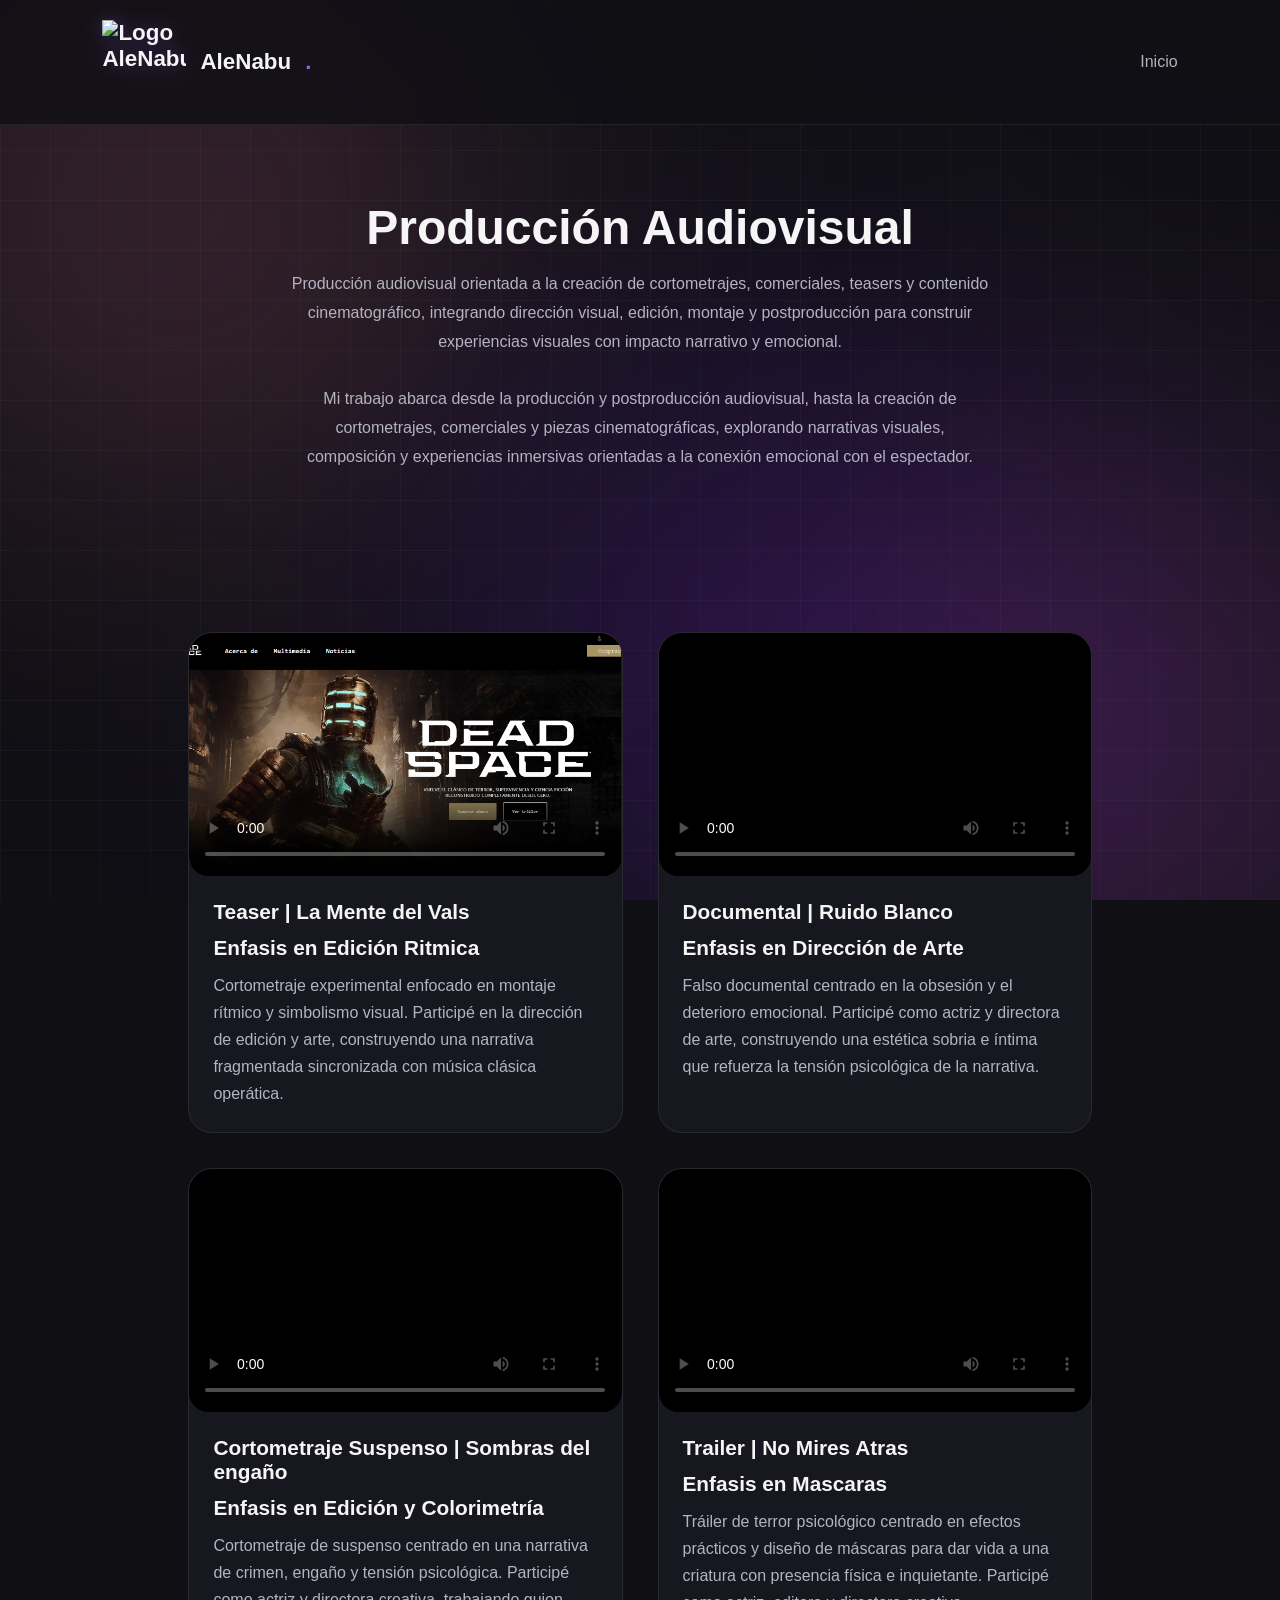
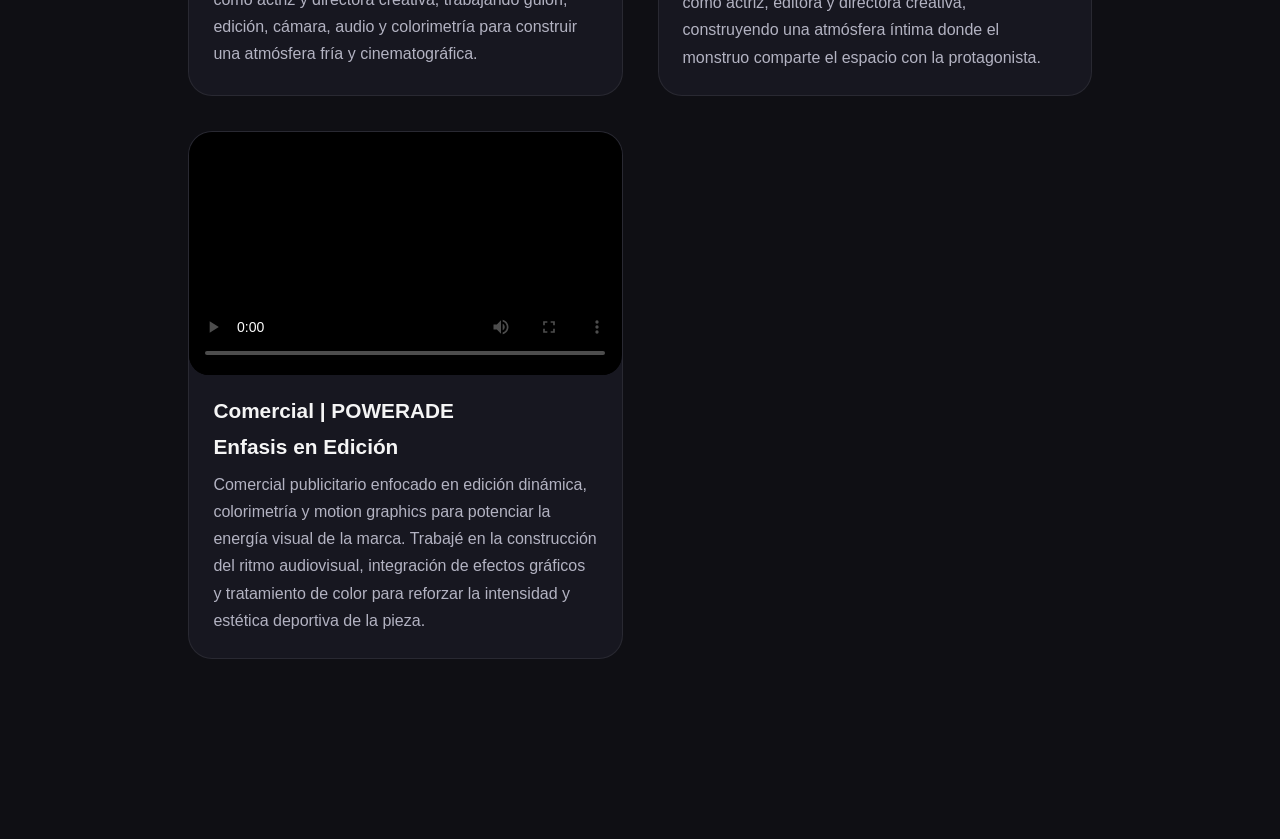
==== paginas/audiovisual.html @ 8881afe5 "Portafolio multimedia" ====
<!DOCTYPE html>
<html lang="es">

<head>
    <meta charset="UTF-8">
    <meta name="viewport" content="width=device-width, initial-scale=1.0">

    <title>Producción Audiovisual | Ale</title>

    <link rel="icon" type="image/png" href="/assets/Img/Logo.png">

    <link rel="stylesheet" href="../style.css">
    <link rel="stylesheet" href="../css/audiovisual.css">
</head>

<body>

    <nav>
        <div class="logo">
            <img src="../assets/img/logo.png" alt="Logo AleNabu">
            <span>AleNabu</span><span>.</span>
        </div>

        <ul>
            <li><a href="../index.html">Inicio</a></li>
        </ul>
    </nav>

    <section class="video-page">

        <div class="page-title">
            <h1>Producción Audiovisual</h1>
            <p>
                Producción audiovisual orientada a la creación de cortometrajes, comerciales, teasers y contenido
                cinematográfico, integrando dirección visual, edición, montaje y postproducción para construir
                experiencias visuales con impacto narrativo y emocional.
                <br><br>
                Mi trabajo abarca desde la producción y postproducción audiovisual, hasta la creación de cortometrajes,
                comerciales y piezas cinematográficas, explorando narrativas visuales, composición y experiencias
                inmersivas orientadas a la conexión emocional con el espectador.
            </p>
        </div>


        <section class="video-gallery">

            <!-- VIDEO 1 -->
            <div class="video-card">

                <video controls poster="../assets/Img/DsProject.png">
                    <source src="../assets/Videos/La mente del Vals.mp4" type="video/mp4">
                </video>

                <div class="video-info">
                    <h3>Teaser | La Mente del Vals</h3>
                    <h3>Enfasis en Edición Ritmica</h3>

                    <p>
                        Cortometraje experimental enfocado en montaje rítmico y simbolismo visual. Participé en la
                        dirección de edición y arte, construyendo una narrativa fragmentada sincronizada con música
                        clásica operática.
                    </p>
                </div>

            </div>


            <!-- VIDEO 2 -->
            <div class="video-card">

                <video controls poster="../assets/img/thumb2.jpg">
                    <source src="../assets/Videos/RuidoBlanco.mp4" type="video/mp4">
                </video>

                <div class="video-info">
                    <h3>Documental | Ruido Blanco</h3>
                    <h3>Enfasis en Dirección de Arte</h3>

                    <p>
                        Falso documental centrado en la obsesión y el deterioro emocional. Participé como actriz y
                        directora de arte, construyendo una estética sobria e íntima que refuerza la tensión psicológica
                        de la narrativa.
                    </p>
                </div>

            </div>


            <!-- VIDEO 3 -->
            <div class="video-card">

                <video controls poster="../assets/img/thumb3.jpg">
                    <source src="../assets/Videos/CortoSuspenso.mp4" type="video/mp4">
                </video>

                <div class="video-info">
                    <h3>Cortometraje Suspenso | Sombras del engaño</h3>
                    <h3>Enfasis en Edición y Colorimetría</h3>

                    <p>
                        Cortometraje de suspenso centrado en una narrativa de crimen, engaño y tensión psicológica.
                        Participé como actriz y directora creativa, trabajando guion, edición, cámara, audio y
                        colorimetría para construir una atmósfera fría y cinematográfica.
                    </p>
                </div>

            </div>

            <!-- VIDEO 4 -->
            <div class="video-card">

                <video controls poster="../assets/img/thumb1.jpg">
                    <source src="../assets/Videos/Trailer-No-Mires-Atras.mp4" type="video/mp4">
                </video>

                <div class="video-info">
                    <h3>Trailer | No Mires Atras </h3>
                    <h3>Enfasis en Mascaras</h3>

                    <p>
                        Tráiler de terror psicológico centrado en efectos prácticos y diseño de máscaras para dar vida a
                        una criatura con presencia física e inquietante. Participé como actriz, editora y directora
                        creativa,
                        construyendo una atmósfera íntima donde el monstruo comparte el espacio con la protagonista.
                    </p>
                </div>

            </div>

            <!-- VIDEO 5 -->
            <div class="video-card">

                <video controls poster="../assets/img/thumb1.jpg">
                    <source src="../assets/Videos/Comercial_VF.mp4" type="video/mp4">
                </video>

                <div class="video-info">
                    <h3>Comercial | POWERADE </h3>
                    <h3>Enfasis en Edición</h3>

                    <p>
                        Comercial publicitario enfocado en edición dinámica, colorimetría y motion graphics para
                        potenciar la energía visual de la marca. Trabajé en la construcción del ritmo audiovisual,
                        integración de efectos gráficos y tratamiento de color para reforzar la intensidad y estética
                        deportiva de la pieza.
                    </p>
                </div>

            </div>

        </section>

    </section>

</body>

<div class="background-lights">

  <div class="light l1"></div>
  <div class="light l2"></div>
  <div class="light l3"></div>

</div>

</html>
---- style.css ----
* {
  margin: 0;
  padding: 0;
  box-sizing: border-box;
}

:root {
  --bg: #0f0f14;
  --card: #171720;
  --accent: #8b5cf6;
  --accent-light: #a78bfa;
  --text: #f5f5f5;
  --gray: #b3b3c2;
  --border: rgba(255,255,255,0.08);
  
}

body {
  font-family: 'Poppins', sans-serif;
  background: var(--bg);
  color: var(--text);
  overflow-x: hidden;
  position: relative;

  
}

html {
  scroll-behavior: smooth;
  scroll-padding-top: 120px;
}

nav {
  width: 100%;
  position: fixed;
  top: 0;
  left: 0;
  display: flex;
  justify-content: space-between;
  align-items: center;
  padding: 20px 8%;
  background: rgba(15,15,20,0.8);
  backdrop-filter: blur(10px);
  z-index: 999;
  border-bottom: 1px solid var(--border);
}

.logo {
  font-size: 1.4rem;
  font-weight: 700;
}

.logo span {
  color: var(--accent);
}

nav ul {
  display: flex;
  list-style: none;
  gap: 24px;
}

nav a {
  text-decoration: none;
  color: var(--gray);
  transition: 0.3s;
}

nav a:hover {
  color: white;
}

.hero {
  min-height: 100vh;
  display: flex;
  align-items: center;
  justify-content: center;
  padding: 120px 8% 60px;
  gap: 60px;
  flex-wrap: wrap;
}

.hero-text {
  flex: 1;
  min-width: 300px;
}

.hero-text h1 {
  font-size: clamp(2.5rem, 5vw, 5rem);
  line-height: 1.1;
  margin-bottom: 20px;
}

.hero-text h1 span {
  color: var(--accent);
}

.hero-text p {
  color: var(--gray);
  line-height: 1.8;
  max-width: 600px;
  margin-bottom: 30px;
}

.hero-buttons {
  display: flex;
  gap: 15px;
}

.btn {
  padding: 14px 24px;
  border-radius: 14px;
  text-decoration: none;
  transition: 0.3s;
  font-weight: 500;
}

.btn-primary {
  background: var(--accent);
  color: white;
}

.btn-primary:hover {
  background: var(--accent-light);
  transform: translateY(-3px);
}

.btn-secondary {
  border: 1px solid var(--border);
  color: white;
}

.hero-image {
  flex: 1;
  display: flex;
  justify-content: center;
}

.hero-card {

  width: 380px;
  height: 560px;

  border-radius: 32px;

  overflow: hidden;

  position: relative;

  border: 1px solid var(--border);

  background: #111;

  box-shadow:
    0 0 40px rgba(139,92,246,0.15);
}

/* FOTO */

.hero-photo {

  width: 100%;
  height: 100%;

  object-fit: cover;

  /* mueve el enfoque */
  object-position: center top;

  display: block;

  transition: transform 0.5s ease;
}

/* zoom suave */

.hero-card:hover .hero-photo {
  transform: scale(1.03);
}

/* overlay cinematográfico */

.hero-card::after {

  content: "";

  position: absolute;
  inset: 0;

  background:
    linear-gradient(
      to top,
      rgba(0,0,0,0.35),
      transparent 40%
    );

  pointer-events: none;
}

section {
  padding: 100px 8%;
}

.section-title {
  margin-bottom: 50px;
}

.section-title h2 {
  font-size: 2.5rem;
  margin-bottom: 10px;
}

.section-title p {
  color: var(--gray);
}

.cards {
  display: grid;
  grid-template-columns: repeat(auto-fit, minmax(280px, 1fr));
  gap: 24px;
}

.card {
  background: var(--card);
  border: 1px solid var(--border);
  border-radius: 24px;
  overflow: hidden;
  transition: 0.3s;
}

.card:hover {
  transform: translateY(-8px);
}

.card-image {
  width: 100%;
  height: 220px;
  overflow: hidden;
}

.preview-video {
  width: 100%;
  height: 100%;

  object-fit: cover;
  display: block;
}

.card-content {
  padding: 24px;
}

.card-content p {
  color: var(--gray);
  line-height: 1.7;
  margin: 15px 0;
}

.tags {
  display: flex;
  gap: 10px;
  flex-wrap: wrap;
}

.tag {
  background: rgba(139,92,246,0.15);
  color: var(--accent-light);
  padding: 6px 12px;
  border-radius: 999px;
  font-size: 0.8rem;
}

.about {
  display: grid;
  grid-template-columns: 1fr 1fr;
  gap: 40px;
}

.about-box {
  background: var(--card);
  border: 1px solid var(--border);
  border-radius: 24px;
  padding: 40px;
}

.about-box p {
  color: var(--gray);
  line-height: 1.8;
}

footer {
  padding: 40px;
  text-align: center;
  color: var(--gray);
  border-top: 1px solid var(--border);
}

.fade-up {
  opacity: 0;
  transform: translateY(40px);
  transition: all 0.8s ease;
}

.fade-up.show {
  opacity: 1;
  transform: translateY(0);
}

@media (max-width: 900px) {
  nav ul {
    display: none;
  }

  .about {
    grid-template-columns: 1fr;
  }

  .hero {
    text-align: center;
  }

  .hero-buttons {
    justify-content: center;
  }
}

.video-gallery {
  display: grid;
  grid-template-columns: repeat(auto-fit, minmax(350px, 1fr));
  gap: 30px;
}

.video-card video {
  width: 100%;
  border-radius: 20px;
}

.card {
  text-decoration: none;
  color: white;
}

.card:hover {
  transform: translateY(-8px);
}

/* ========================= */
/* GRID FUTURISTA */
/* ========================= */

body::before {

  content: "";

  position: fixed;
  inset: 0;

  background-image:
    linear-gradient(rgba(255,255,255,0.03) 1px, transparent 1px),
    linear-gradient(90deg, rgba(255,255,255,0.03) 1px, transparent 1px);

  background-size: 50px 50px;

  z-index: -2;

  animation: moveGrid 20s linear infinite;
}

/* ========================= */
/* CINEMATIC LIGHTS */
/* ========================= */

.background-lights {

  position: fixed;
  inset: 0;

  overflow: hidden;

  z-index: -1;

  pointer-events: none;
}

/* LIGHT */

.light {

  position: absolute;

  width: 600px;
  height: 600px;

  border-radius: 50%;

  filter: blur(140px);

  opacity: 0.18;

  mix-blend-mode: screen;

  animation: cinematicFloat 18s ease-in-out infinite;
}

/* LIGHT 1 */

.l1 {

  background: #f4809f;

  top: -10%;
  left: -10%;
}

/* LIGHT 2 */

.l2 {

  background: #e250ff;

  bottom: -15%;
  right: -10%;

  animation-delay: 4s;
}

/* LIGHT 3 */

.l3 {

  background: #7a15ff;

  top: 40%;
  left: 35%;

  animation-delay: 8s;
}



/* MOVIMIENTO */

@keyframes cinematicFloat {

  0% {
    transform: translate(0px, 0px) scale(1);
  }

  25% {
    transform: translate(40px, -20px) scale(1.05);
  }

  50% {
    transform: translate(-30px, 30px) scale(0.95);
  }

  75% {
    transform: translate(20px, -40px) scale(1.02);
  }

  100% {
    transform: translate(0px, 0px) scale(1);
  }
}

.logo {
  display: flex;
  align-items: center;
  gap: 14px;

  font-size: 1.4rem;
  font-weight: 700;
}

/* LOGO MÁS GRANDE */
.logo img {
  width: 84px;
  height: 84px;

  object-fit: contain;

  /* mantiene estilo oscuro elegante */
  filter: drop-shadow(0 0 10px rgba(139,92,246,0.35));
}

/* nombre igual que antes */
.logo span {
  color: var(--text);
}

/* el puntico morado sigue igual */
.logo span:last-child {
  color: var(--accent);
}

.about-box {
  display: flex;
  flex-direction: column;
  gap: 20px;
}

/* imagen dentro del box */
.about-img {
  width: 100%;
  height: 620px;

  object-fit: contain;
  border-radius: 20px;

  filter: grayscale(10%);
  transition: transform 0.4s ease;
}

.about-box:hover .about-img {
  transform: scale(1.03);
}

@keyframes floatParticle {

  0% {
    transform: translateY(0px) translateX(0px);
  }

  25% {
    transform: translateY(-30px) translateX(20px);
  }

  50% {
    transform: translateY(20px) translateX(-20px);
  }

  75% {
    transform: translateY(-20px) translateX(10px);
  }

  100% {
    transform: translateY(0px) translateX(0px);
  }

}
---- css/audiovisual.css ----
.video-page {
  padding: 140px 8% 80px;
}

.page-title {
  text-align: center;

  display: flex;
  flex-direction: column;
  align-items: center;
  justify-content: center;

  margin-top: 60px; /* <-- agrega esto */
  margin-bottom: 60px;
}

.page-title h1 {
  font-size: 3rem;
  margin-bottom: 15px;
}

.page-title p {
  color: var(--gray);
  max-width: 700px;
  line-height: 1.8;
}

.video-gallery {
  display: grid;
  grid-template-columns: repeat(auto-fit, minmax(380px, 1fr));
  gap: 35px;
}

.video-card {
  width: 100%;
  max-width: 1200px;

  margin: 0 auto;

  background: var(--card);
  border: 1px solid var(--border);
  border-radius: 24px;
  overflow: hidden;

  transition: 0.3s;
}

.video-card:hover {
  transform: translateY(-8px);
  border-color: rgba(139,92,246,0.3);
}

.video-card video {
  width: 100%;
  aspect-ratio: 16 / 9;
  object-fit: cover;

  display: block;
  background: black;
}

.video-info {
  padding: 24px;
}

.video-info h3 {
  margin-bottom: 12px;
  font-size: 1.3rem;
}

.video-info p {
  color: var(--gray);
  line-height: 1.7;
}

@media (max-width: 700px) {

  .video-gallery {
    grid-template-columns: 1fr;
  }

  .page-title h1 {
    font-size: 2.2rem;
  }

}

/* ========================= */
/* CINEMATIC LIGHTS */
/* ========================= */

.background-lights {

  position: fixed;
  inset: 0;

  overflow: hidden;

  z-index: -1;

  pointer-events: none;
}

/* LIGHT */

.light {

  position: absolute;

  width: 600px;
  height: 600px;

  border-radius: 50%;

  filter: blur(140px);

  opacity: 0.18;

  mix-blend-mode: screen;

  animation: cinematicFloat 18s ease-in-out infinite;
}

/* LIGHT 1 */

.l1 {

  background: #f4809f;

  top: -10%;
  left: -10%;
}

/* LIGHT 2 */

.l2 {

  background: #e250ff;

  bottom: -15%;
  right: -10%;

  animation-delay: 4s;
}

/* LIGHT 3 */

.l3 {

  background: #7a15ff;

  top: 40%;
  left: 35%;

  animation-delay: 8s;
}



/* MOVIMIENTO */

@keyframes cinematicFloat {

  0% {
    transform: translate(0px, 0px) scale(1);
  }

  25% {
    transform: translate(40px, -20px) scale(1.05);
  }

  50% {
    transform: translate(-30px, 30px) scale(0.95);
  }

  75% {
    transform: translate(20px, -40px) scale(1.02);
  }

  100% {
    transform: translate(0px, 0px) scale(1);
  }
}
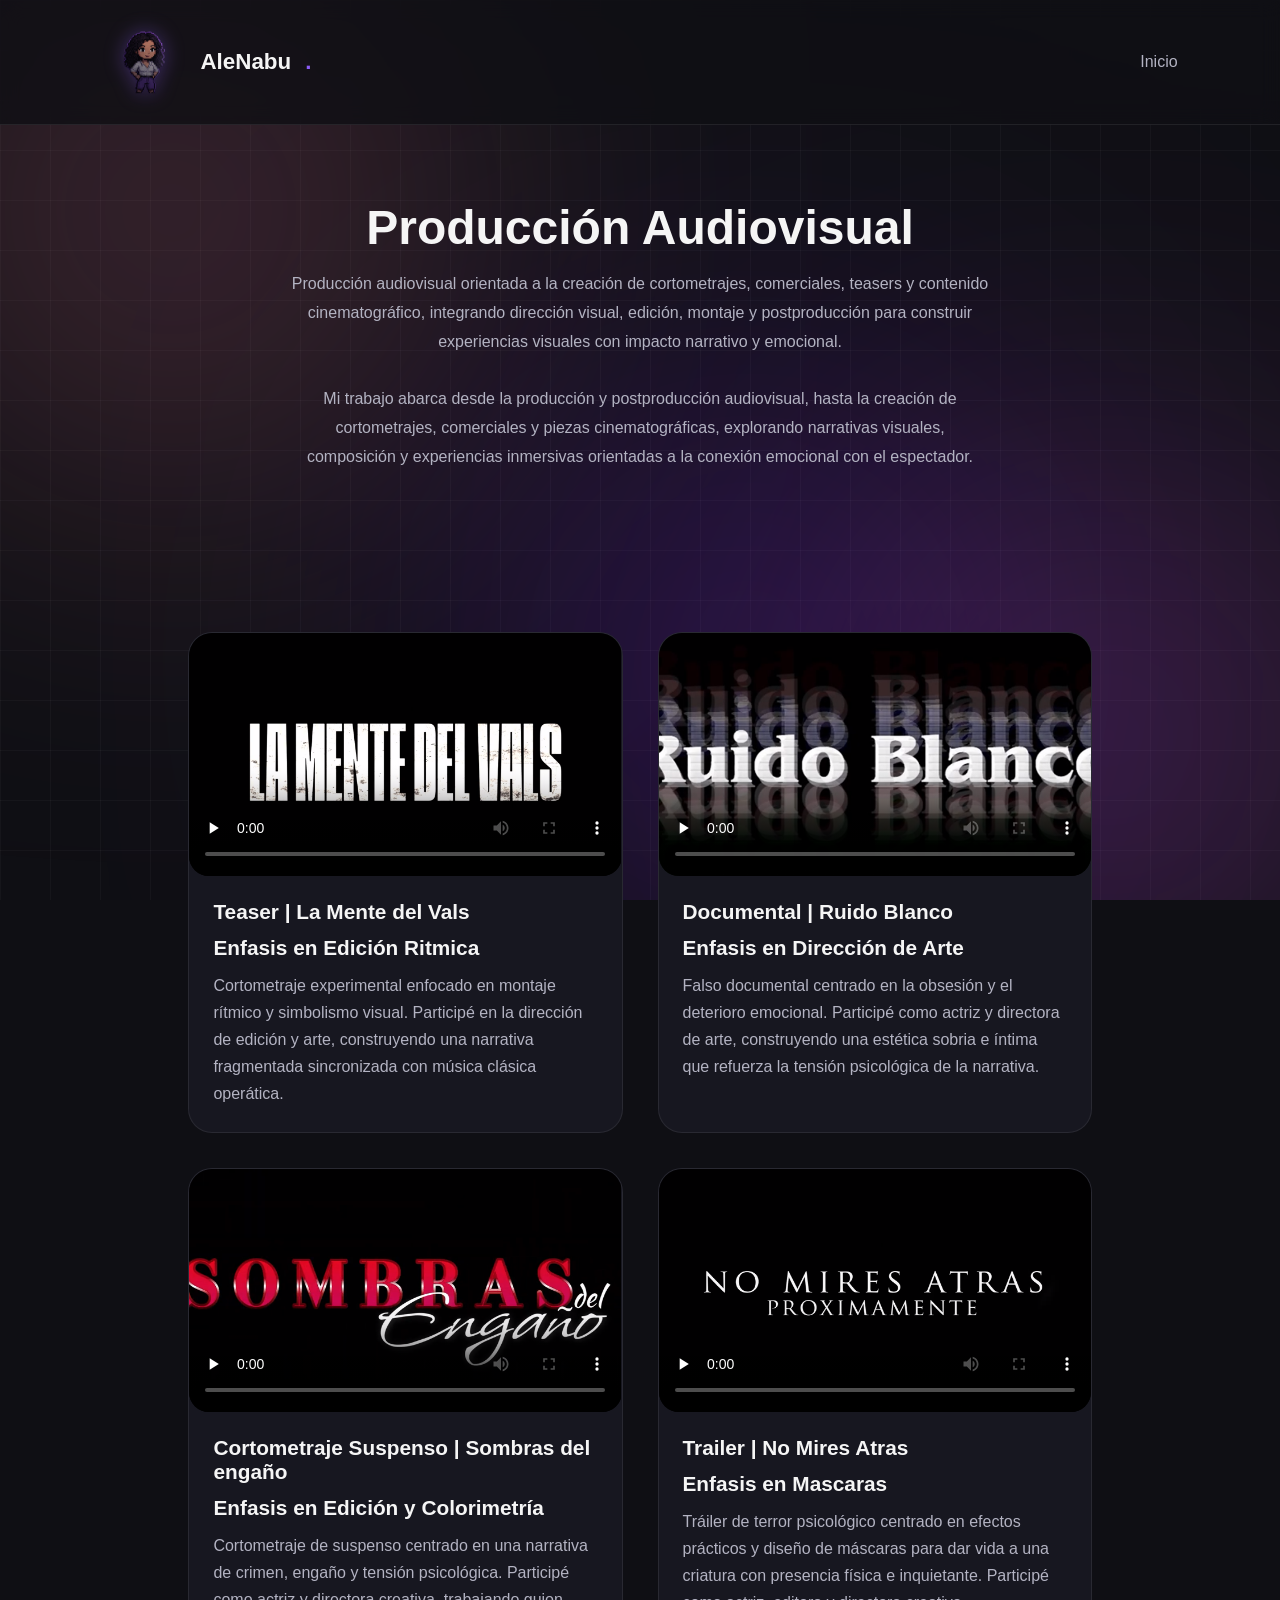
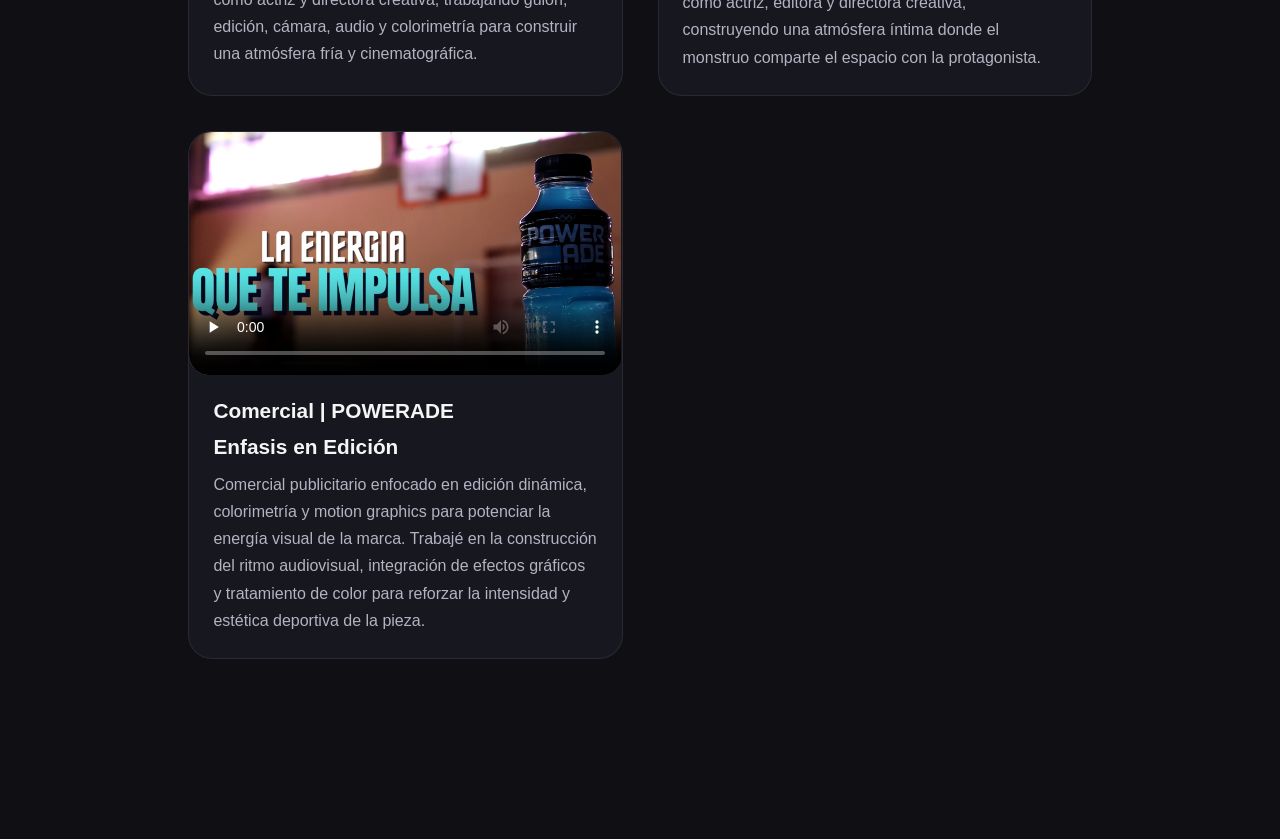
==== commit 03635970: "Optimización de videos y corrección de rutas" ====
--- a/paginas/audiovisual.html
+++ b/paginas/audiovisual.html
@@ -17,7 +17,7 @@
 
     <nav>
         <div class="logo">
-            <img src="../assets/img/logo.png" alt="Logo AleNabu">
+            <img src="../assets/Img/Logo.png" alt="Logo AleNabu">
             <span>AleNabu</span><span>.</span>
         </div>
 
@@ -47,7 +47,7 @@
             <!-- VIDEO 1 -->
             <div class="video-card">
 
-                <video controls poster="../assets/Img/DsProject.png">
+                <video controls preload="none" poster="../assets/Img/vals.png">
                     <source src="../assets/Videos/La mente del Vals.mp4" type="video/mp4">
                 </video>
 
@@ -68,7 +68,7 @@
             <!-- VIDEO 2 -->
             <div class="video-card">
 
-                <video controls poster="../assets/img/thumb2.jpg">
+                <video controls preload="none" poster="../assets/Img/ruido.png">
                     <source src="../assets/Videos/RuidoBlanco.mp4" type="video/mp4">
                 </video>
 
@@ -89,7 +89,7 @@
             <!-- VIDEO 3 -->
             <div class="video-card">
 
-                <video controls poster="../assets/img/thumb3.jpg">
+                <video controls preload="none" poster="../assets/Img/sombras.png">
                     <source src="../assets/Videos/CortoSuspenso.mp4" type="video/mp4">
                 </video>
 
@@ -109,7 +109,7 @@
             <!-- VIDEO 4 -->
             <div class="video-card">
 
-                <video controls poster="../assets/img/thumb1.jpg">
+                <video controls preload="none" poster="../assets/Img/atras.png">
                     <source src="../assets/Videos/Trailer-No-Mires-Atras.mp4" type="video/mp4">
                 </video>
 
@@ -130,7 +130,7 @@
             <!-- VIDEO 5 -->
             <div class="video-card">
 
-                <video controls poster="../assets/img/thumb1.jpg">
+                <video controls preload="none" poster="../assets/Img/power.png">
                     <source src="../assets/Videos/Comercial_VF.mp4" type="video/mp4">
                 </video>
 
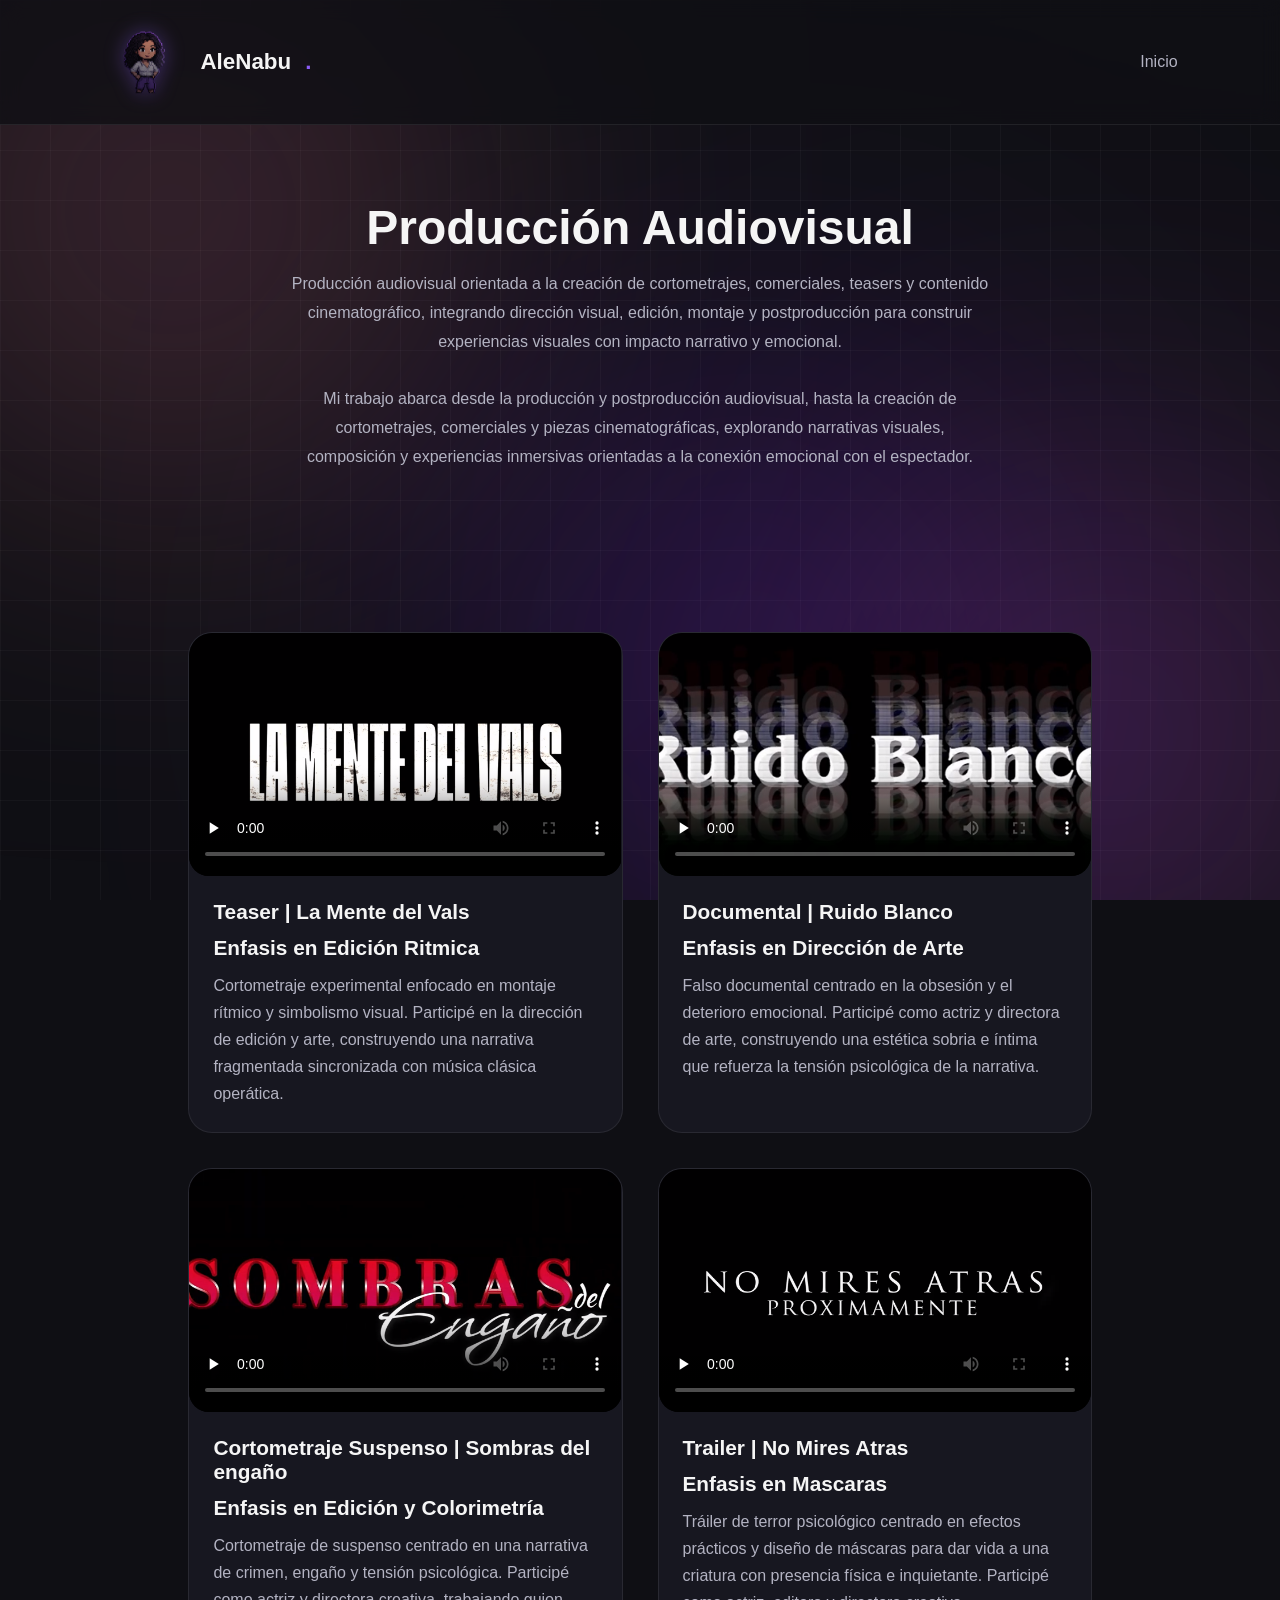
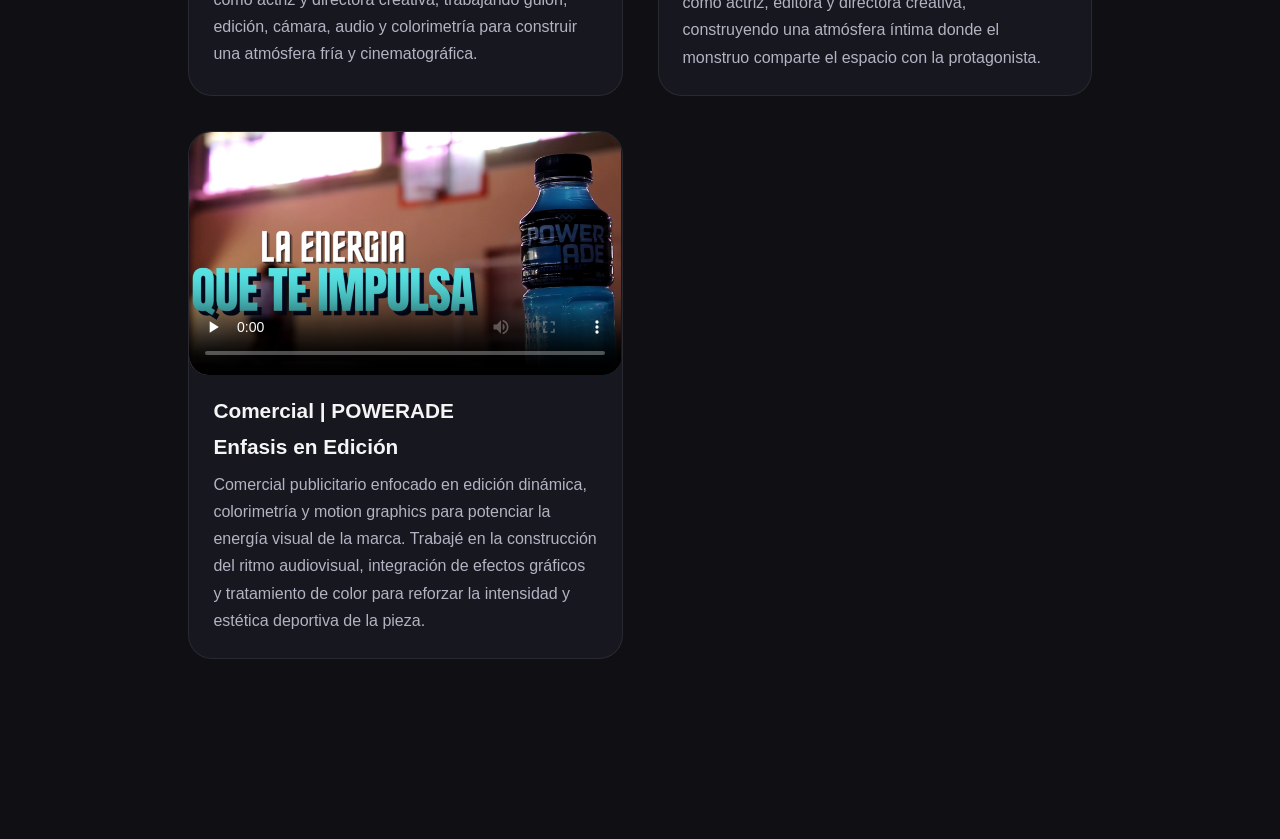
==== commit 7c32cbe7: "Arreglo de Logo" ====
--- a/paginas/audiovisual.html
+++ b/paginas/audiovisual.html
@@ -7,7 +7,7 @@
 
     <title>Producción Audiovisual | Ale</title>
 
-    <link rel="icon" type="image/png" href="/assets/Img/Logo.png">
+    <link rel="icon" type="image/png" href="../assets/Img/Logo.png">
 
     <link rel="stylesheet" href="../style.css">
     <link rel="stylesheet" href="../css/audiovisual.css">
